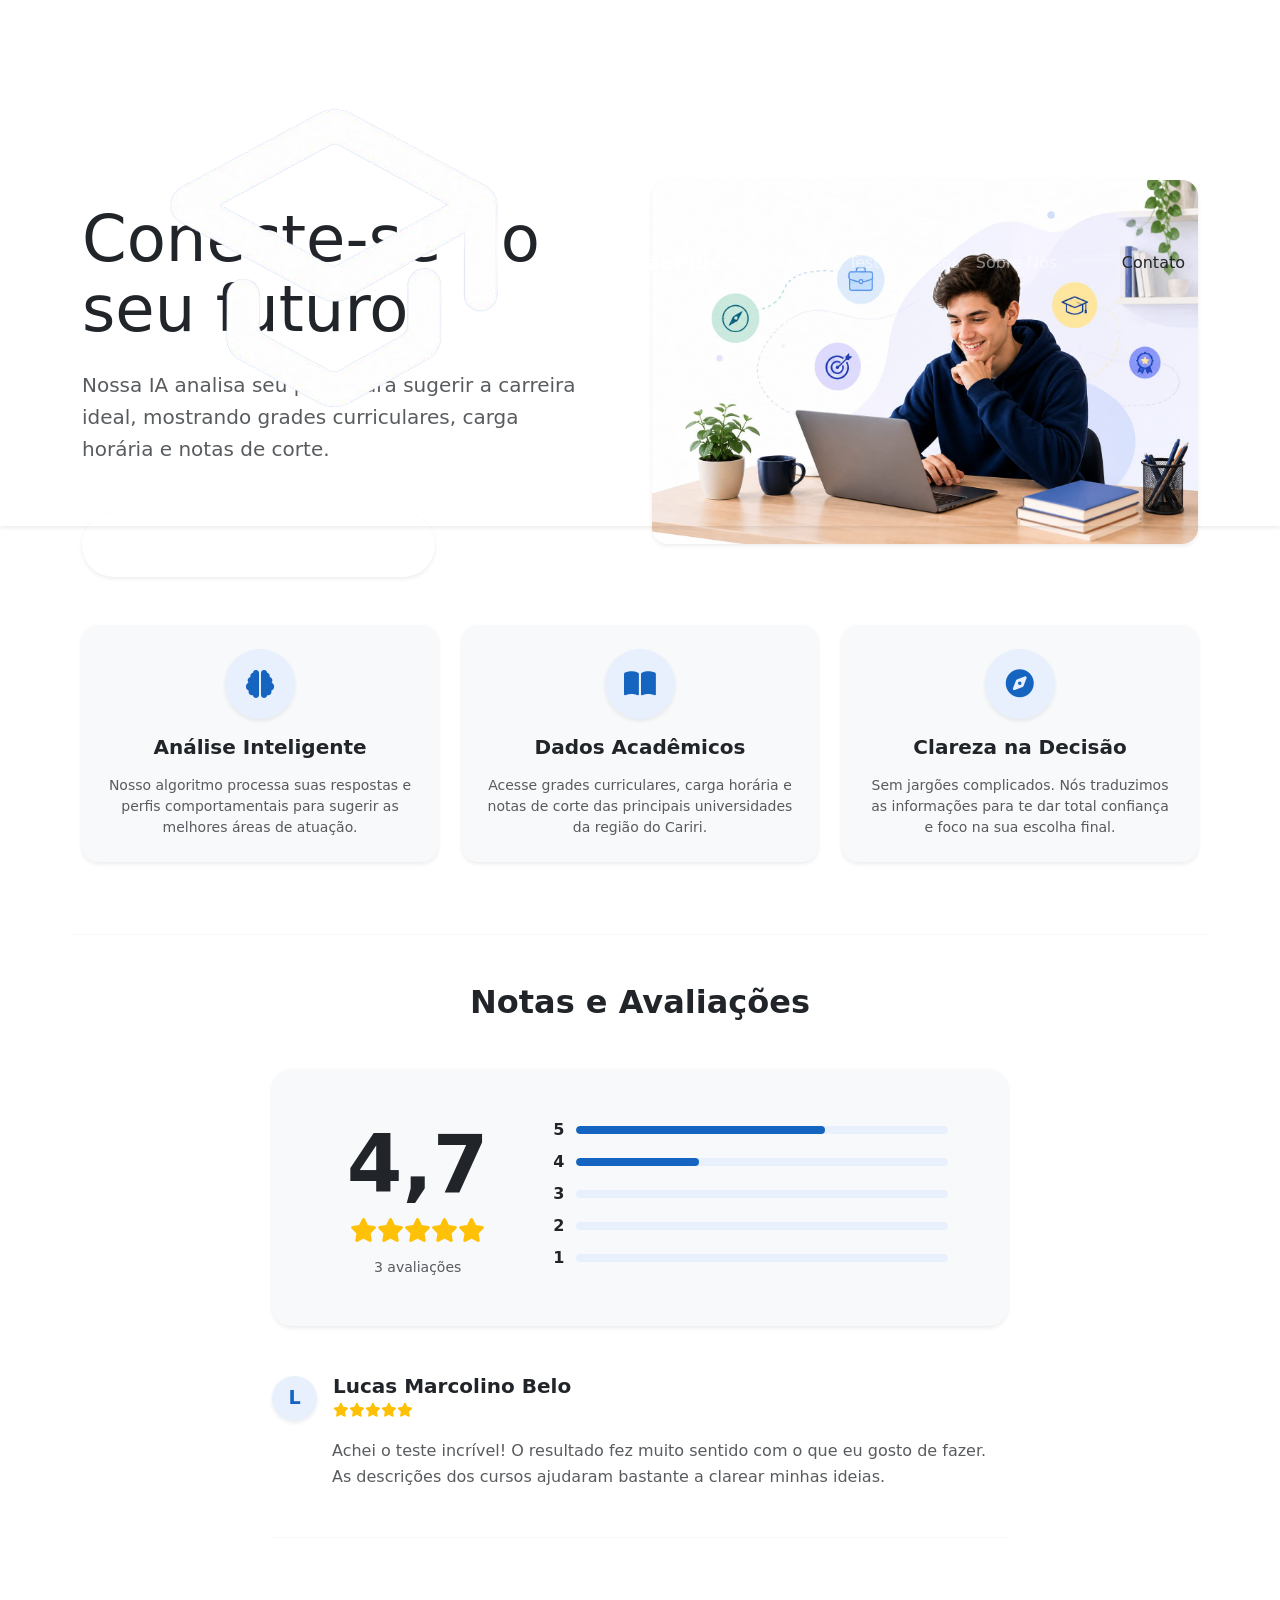
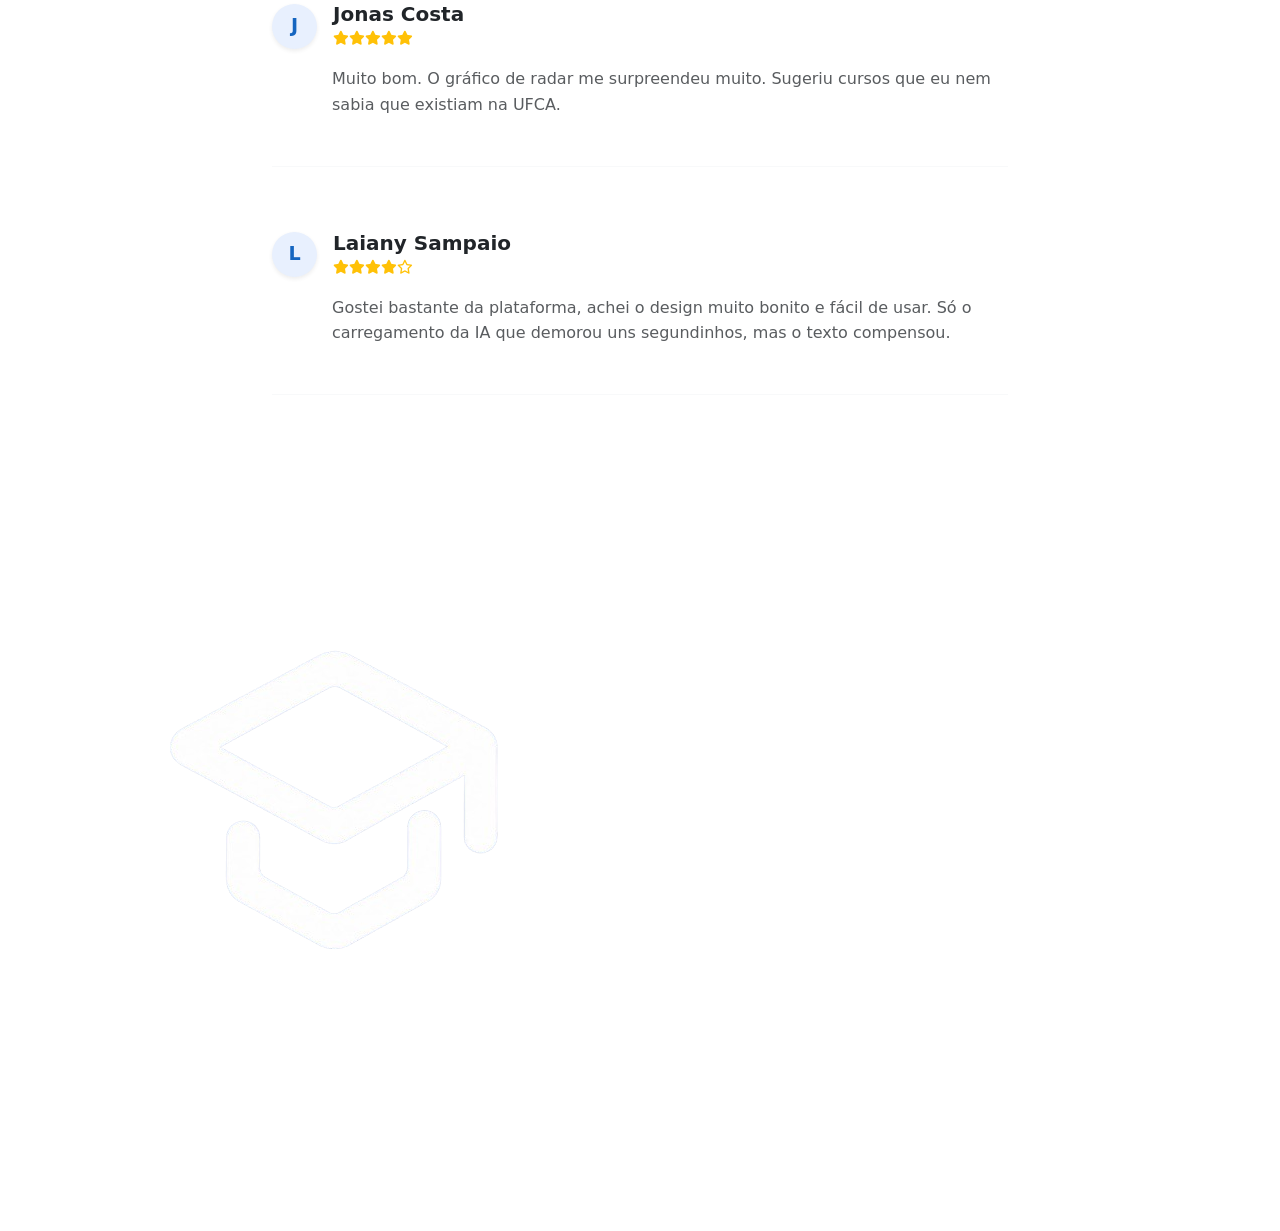
==== index.html @ d90a33eb "Vocação Plus" ====
<!DOCTYPE html>
<html lang="pt-br">
<head>
    <meta charset="UTF-8">
    <meta name="viewport" content="width=device-width, initial-scale=1.0">
    <title>Início | Vocação Plus</title>
    <link href="https://cdn.jsdelivr.net/npm/bootstrap@5.3.0/dist/css/bootstrap.min.css" rel="stylesheet">
    <link rel="stylesheet" href="https://cdnjs.cloudflare.com/ajax/libs/font-awesome/6.4.0/css/all.min.css">
    <link rel="icon" href="assets/img/logo-arredondada.png" type="image/png">
    <link rel="stylesheet" href="assets/css/style.css">
</head>
<body class="d-flex flex-column min-vh-100 bg-white">

    <nav class="navbar navbar-expand-lg fixed-top bg-gradient-custom shadow-sm">
        <div class="container">
            <a class="navbar-brand fw-bold d-flex align-items-center text-white" href="index.html">
                <img src="assets/img/logo-removebg-preview.png" alt="logo" class="logo-navbar">VocaçãoPlus
            </a>
            <button class="navbar-toggler border-0 text-white" type="button" data-bs-toggle="collapse" data-bs-target="#navbarNav">
                <i class="fas fa-bars"></i>
            </button>
            <div class="collapse navbar-collapse" id="navbarNav">
                <ul class="navbar-nav mx-auto">
                    <li class="nav-item"><a class="nav-link text-white active" href="index.html">Início</a></li>
                    <li class="nav-item"><a class="nav-link text-white-50" href="quiz.html">Teste</a></li>
                    <li class="nav-item"><a class="nav-link text-white-50" href="cursos.html">Cursos</a></li>
                    <li class="nav-item"><a class="nav-link text-white-50" href="sobre.html">Sobre Nós</a></li>
                </ul>
                <a href="#" class="btn btn-indigo">Contato</a>
            </div>
        </div>
    </nav>

    <main class="flex-grow-1" style="margin-top: 100px;">
        
        <section class="container py-5">
            <div class="row align-items-center min-vh-75">
                
                <div class="col-lg-6 pe-lg-5 mb-5 mb-lg-0">
                    <span class="badge bg-vibrant-blue text-white rounded-pill px-3 py-2 mb-4 fs-6 fw-normal">
                        Novo: Inteligência Artificial 2026
                    </span>
                    <h1 class="display-3 fw-800 text-dark mb-4" style="line-height: 1.1;">
                        Conecte-se ao seu futuro.
                    </h1>
                    <p class="text-muted fs-5 mb-5" style="line-height: 1.6;">
                        Nossa IA analisa seu perfil para sugerir a carreira ideal, mostrando grades curriculares, carga horária e notas de corte.
                    </p>
                    <a href="quiz.html" class="btn btn-vibrant text-white rounded-pill px-5 py-3 fs-5 fw-bold shadow-sm hover-up">
                        Fazer Teste Vocacional
                    </a>
                </div>

                <div class="col-lg-6 text-center">
                    <img src="assets/img/estudante.jpeg" alt="Ilustração Vocação Plus" class="img-fluid rounded-4 shadow-sm" style="max-height: 500px; object-fit: contain;">
                </div>
                
            </div>
        </section>

        <section class="container mb-5 pb-4">
            <div class="row g-4 justify-content-center text-center">
                
                <div class="col-md-4">
                    <div class="card-figma h-100 p-4 border-0 shadow-sm hover-up rounded-4" style="background-color: #f8f9fa;">
                        <div class="d-inline-flex align-items-center justify-content-center rounded-circle mb-3 shadow-sm" style="width: 70px; height: 70px; background-color: #E8F0FE; color: #1565C0;">
                            <i class="fas fa-brain fs-3"></i>
                        </div>
                        <h5 class="fw-bold text-indigo mb-3">Análise Inteligente</h5>
                        <p class="text-muted small mb-0">Nosso algoritmo processa suas respostas e perfis comportamentais para sugerir as melhores áreas de atuação.</p>
                    </div>
                </div>

                <div class="col-md-4">
                    <div class="card-figma h-100 p-4 border-0 shadow-sm hover-up rounded-4" style="background-color: #f8f9fa;">
                        <div class="d-inline-flex align-items-center justify-content-center rounded-circle mb-3 shadow-sm" style="width: 70px; height: 70px; background-color: #E8F0FE; color: #1565C0;">
                            <i class="fas fa-book-open fs-3"></i>
                        </div>
                        <h5 class="fw-bold text-indigo mb-3">Dados Acadêmicos</h5>
                        <p class="text-muted small mb-0">Acesse grades curriculares, carga horária e notas de corte das principais universidades da região do Cariri.</p>
                    </div>
                </div>

                <div class="col-md-4">
                    <div class="card-figma h-100 p-4 border-0 shadow-sm hover-up rounded-4" style="background-color: #f8f9fa;">
                        <div class="d-inline-flex align-items-center justify-content-center rounded-circle mb-3 shadow-sm" style="width: 70px; height: 70px; background-color: #E8F0FE; color: #1565C0;">
                            <i class="fas fa-compass fs-3"></i>
                        </div>
                        <h5 class="fw-bold text-indigo mb-3">Clareza na Decisão</h5>
                        <p class="text-muted small mb-0">Sem jargões complicados. Nós traduzimos as informações para te dar total confiança e foco na sua escolha final.</p>
                    </div>
                </div>

            </div>
        </section>

        <section class="container py-5 mb-5 border-top border-light">
            <h2 class="text-center fw-bold text-indigo mb-5">Notas e Avaliações</h2>
            
            <div class="row justify-content-center">
                <div class="col-lg-8">
                    
                    <div class="card-figma p-4 p-md-5 mb-5 border-0 shadow-sm" style="border-radius: 20px; background-color: #f8f9fa;">
                        <div class="row align-items-center">
                            
                            <div class="col-md-4 text-center border-end border-2 border-light mb-4 mb-md-0">
                                <h1 class="display-1 fw-bold text-indigo mb-0" id="media-numero" style="font-size: 5rem;">0,0</h1>
                                <div class="text-warning fs-4 mb-2" id="media-estrelas">
                                    </div>
                                <p class="text-muted small mb-0"><span id="total-avaliacoes">0</span> avaliações</p>
                            </div>
                            
                            <div class="col-md-8 px-md-4" id="barras-distribuicao">
                                </div>
                        </div>
                    </div>

                    <div id="lista-comentarios" class="d-flex flex-column gap-5">
                        </div>

                </div>
            </div>
        </section>
    </main>

    <footer class="footer bg-gradient-custom pt-5 pb-3 text-white mt-auto">
        <div class="container text-center text-lg-start">
            <div class="row gy-4">
                <div class="col-lg-4">
                    <h5 class="fw-bold"><img src="assets/img/logo-removebg-preview.png" alt="footer logo" class="logo-navbar">VocaçãoPlus</h5>
                    <p class="mt-3 small">A transformar o futuro de estudantes com clareza e inteligência artificial.</p>
                </div>
                <div class="col-lg-4 text-center">
                    <h6 class="fw-bold mb-4">Siga-nos</h6>
                    <div class="d-flex justify-content-center gap-3 fs-4">
                        <a href="https://www.instagram.com/vocacaoplus" class="text-white"><i class="fab fa-instagram"></i></a>
                        <a href="#" class="text-white"><i class="fab fa-linkedin"></i></a>
                    </div>
                </div>
                <div class="col-lg-4 text-center text-lg-end">
                    <h6 class="fw-bold mb-4">Contato</h6>
                    <p class="small mb-1">@vocacaoplus</p>
                    <p class="small">uniguide2026@gmail.com</p>
                </div>
            </div>
            <hr class="mt-4 opacity-25">
            <p class="text-center small mb-0">&copy; 2026 Vocação Plus.</p>
        </div>
    </footer>
<div class="modal fade" id="easterEggModal" tabindex="-1" aria-hidden="true">
    <div class="modal-dialog modal-dialog-centered modal-lg">
        <div class="modal-content bg-dark text-white border-0" style="border-radius: 16px;">
            <div class="modal-header border-0 pb-0">
                <h5 class="modal-title fw-bold">✨ Você descobriu o segredo da Vocação Plus!</h5>
                <button type="button" class="btn-close btn-close-white" data-bs-dismiss="modal" aria-label="Close"></button>
            </div>
            <div class="modal-body p-4">
                <div class="ratio ratio-16x9">
                    <video id="videoEasterEgg" controls muted playsinline preload="auto" style="border-radius: 8px; width: 100%; height: 100%; object-fit: contain;">
                        <source src="assets/video/misteregg.mp4" type="video/mp4">
                        Seu navegador não suporta a reprodução de vídeos.
                    </video>
                </div>
            </div>
        </div>
    </div>
</div>
    <script src="https://cdn.jsdelivr.net/npm/bootstrap@5.3.0/dist/js/bootstrap.bundle.min.js"></script>
    <script src="assets/js/index.js"></script>
</body>
</html>
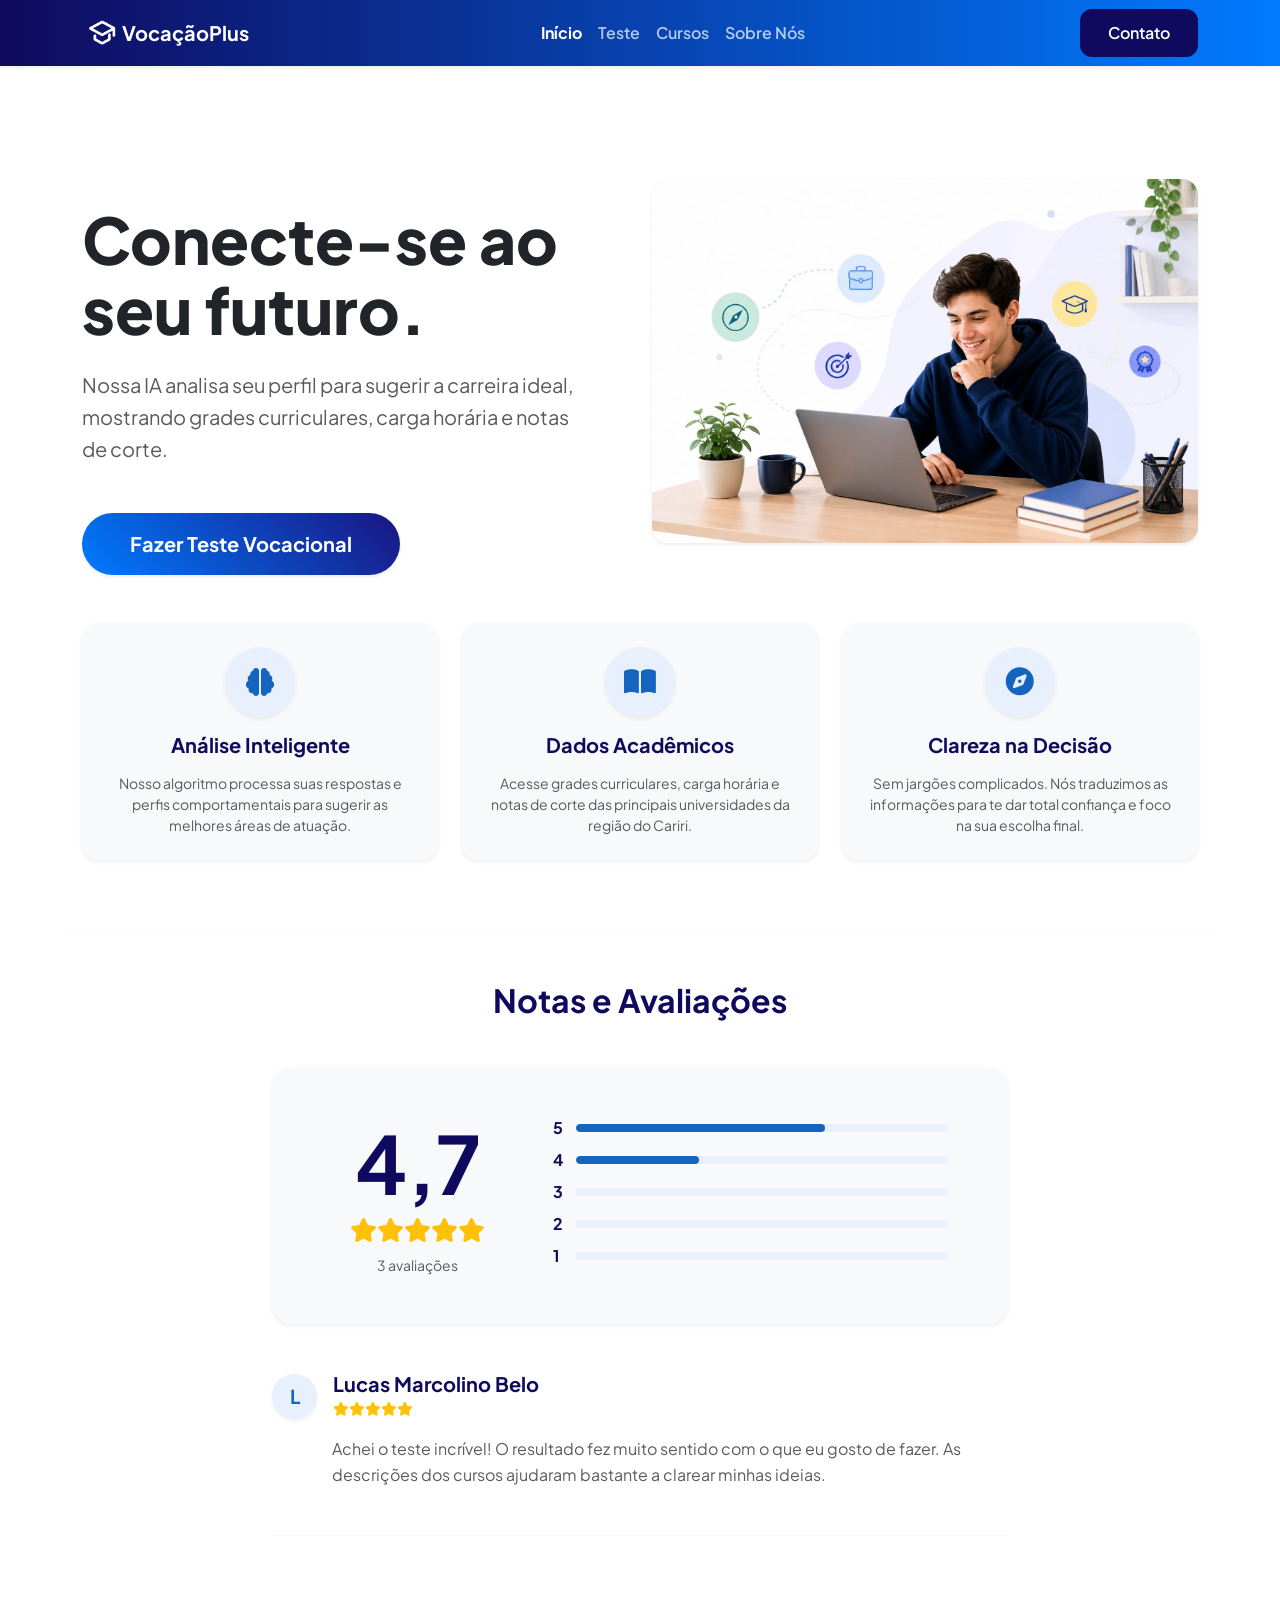
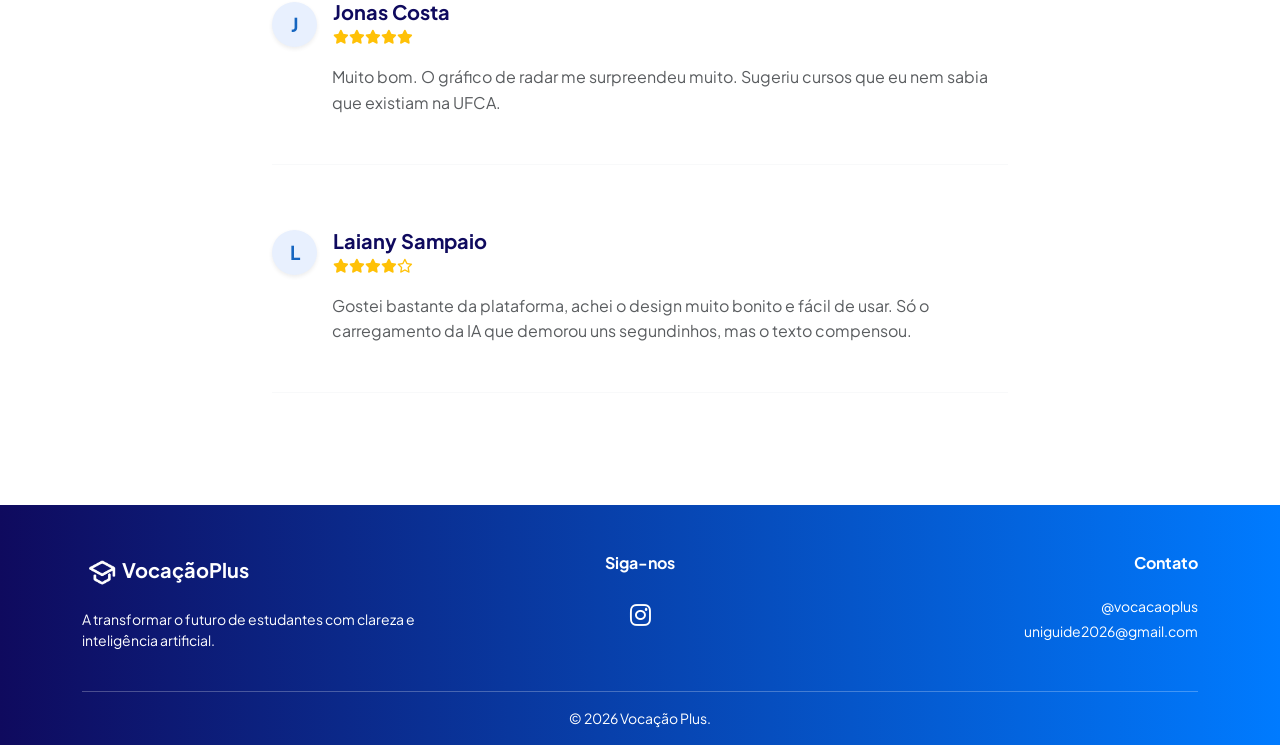
==== commit c6bccd27: "Vocação Plus" ====
--- a/index.html
+++ b/index.html
@@ -134,7 +134,6 @@
                     <h6 class="fw-bold mb-4">Siga-nos</h6>
                     <div class="d-flex justify-content-center gap-3 fs-4">
                         <a href="https://www.instagram.com/vocacaoplus" class="text-white"><i class="fab fa-instagram"></i></a>
-                        <a href="#" class="text-white"><i class="fab fa-linkedin"></i></a>
                     </div>
                 </div>
                 <div class="col-lg-4 text-center text-lg-end">
--- a/assets/css/style.css
+++ b/assets/css/style.css
@@ -0,0 +1,356 @@
+/* ==========================================================================
+   CSS BASE - TCC VOCAÇÃO PLUS
+   Fidelidade ao Figma e Correção de Layout
+   ========================================================================== */
+
+@import url('https://fonts.googleapis.com/css2?family=Plus+Jakarta+Sans:wght@400;500;600;700;800&display=swap');
+
+:root {
+    /* Cores exatas do seu Figma */
+    --vp-dark-indigo: #0F0A5E;    /* Lado esquerdo da Navbar e botões */
+    --vp-vibrant-blue: #007BFF;   /* Lado direito da Navbar e ícones */
+    --vp-text-gray: #4A4A4A;      /* Texto de parágrafos */
+    --vp-bg-light: #FAFAFA;       /* Fundo padrão */
+    --vp-check-gray: #C4C4C4;     /* Cor dos checks cinzas */
+}
+
+/* 1. RESET E BASE */
+body {
+    font-family: 'Plus Jakarta Sans', sans-serif;
+    background-color: var(--vp-bg-light);
+    color: var(--vp-text-gray);
+    -webkit-font-smoothing: antialiased;
+    overflow-x: hidden; /* Evita barra de rolagem horizontal indesejada */
+}
+
+/* 2. UTILITÁRIOS DE TEXTO E COR */
+.text-indigo { color: var(--vp-dark-indigo) !important; }
+.text-vibrant { color: var(--vp-vibrant-blue) !important; }
+.fw-800 { font-weight: 800 !important; }
+.display-4 { font-size: 3rem; line-height: 1.1; }
+
+/* 3. NAVBAR PADRÃO (Fundo degradê, texto branco) */
+.bg-gradient-custom {
+    background: linear-gradient(90deg, var(--vp-dark-indigo) 0%, var(--vp-vibrant-blue) 100%) !important;
+}
+
+.navbar-brand, .nav-link {
+    color: white !important;
+    transition: opacity 0.2s ease;
+}
+
+.nav-link {
+    font-weight: 600;
+    opacity: 0.7; /* Efeito text-white-50 do design */
+
+}
+
+.logo-icon {
+  width: 100px;  
+  height: 100px; 
+  object-fit: cover; 
+  
+  border-radius: 50%; 
+}
+
+.logo-navbar{
+    width: 40px;
+    height: 40px;
+}
+
+.nav-link:hover, .nav-link.active {
+    opacity: 1;
+    font-weight: 700;
+}
+
+/* 4. BOTÕES (Design Figma: cantos menos arredondados) */
+.btn-indigo {
+    background-color: var(--vp-dark-indigo);
+    color: white;
+    font-weight: 600;
+    border-radius: 12px; /* Cantos conforme design */
+    padding: 12px 28px;
+    border: none;
+    transition: all 0.3s ease;
+}
+
+.btn-indigo:hover {
+    background-color: #08009b;
+    transform: translateY(-2px);
+    box-shadow: 0 8px 20px rgba(19, 8, 180, 0.2);
+    color: white;
+}
+
+.btn-vibrant{
+    /* O segredo: usamos background: linear-gradient */
+    background: linear-gradient(45deg, #007BFF, #1a1581) !important;
+    
+    /* Remove a borda para não quebrar o visual */
+    border: none !important;
+    
+    /* Garante que o efeito de transição seja suave */
+    transition: all 0.3s ease;
+}
+
+.btn-outline-primary:hover {
+    background-color: var(--vp-vibrant-blue);
+    border-color: var(--vp-vibrant-blue);
+    color: rgb(0, 15, 151);
+}
+
+.btn-outline-secondary {
+    border-color: var(--vp-dark-indigo);
+    color: var(--vp-dark-indigo);
+    font-weight: 600;
+    transition: all 0.3s ease;
+}
+
+.btn-outline-secondary:hover {
+    background-color: rgb(0, 0, 136);
+    border-color: var(--vp-vibrant-blue);
+    color: white;
+}
+/* 5. CARDS BASE E EFEITOS */
+.card-figma {
+    background-color: white;
+    border-radius: 16px;
+    border: none;
+    padding: 2rem;
+    box-shadow: 0 10px 30px rgba(0, 0, 0, 0.05);
+    transition: transform 0.3s ease, box-shadow 0.3s ease;
+}
+
+.hover-up:hover {
+    transform: translateY(-5px);
+    box-shadow: 0 15px 35px rgba(15, 10, 94, 0.1);
+}
+
+/* ==========================================================================
+   CORREÇÕES ESPECÍFICAS DA PÁGINA SOBRE NÓS (Baseado nas fotos enviadas)
+   ========================================================================== */
+
+/* CORREÇÃO 1: Linha Divisória (Texto atravessado na Foto 2 e 6) */
+.divider-container {
+    position: relative;
+    text-align: center;
+    margin: 4rem 0;
+    z-index: 1; /* Garante que fique acima de fundos gradientes */
+}
+
+.divider-container::after {
+    content: "";
+    position: absolute;
+    top: 50%;
+    left: 0;
+    width: 100%;
+    height: 1px;
+    background-color: #C4C4C4; /* Cor exata da linha do Figma */
+    z-index: -1; /* Coloca a linha ATRÁS do texto */
+}
+
+.divider-text {
+    position: relative;
+    display: inline-block;
+    background-color: var(--vp-bg-light); /* IMPORTANTE: Mesma cor do fundo para tapar a linha */
+    padding: 0 25px; /* Espaçamento nas laterais do texto */
+    font-weight: 800;
+    font-size: 1.75rem;
+    color: var(--vp-dark-indigo);
+    z-index: 2; /* Garante que o texto fique ACIMA da linha */
+}
+
+/* Garante que o divider dentro do gradiente também funcione */
+.about-pillars .divider-text {
+    background-color: #F8FBFF; /* Cor do fundo gradiente */
+}
+
+/* CORREÇÃO 2: Seção de Pilares eChecks Alinhados (Foto 3) */
+.bg-light-gradient {
+    /* Gradiente suave de fundo do design */
+    background: linear-gradient(180deg, #F0F4F8 0%, #FFFFFF 100%);
+}
+
+.icon-check-circle-figma {
+    display: flex;
+    align-items: center;
+    justify-content: center;
+    /* Tamanho fixo para garantir que seja um círculo perfeito */
+    width: 36px; 
+    height: 36px;
+    min-width: 36px; /* Impede o flexbox de achatar */
+    border-radius: 50%;
+    border: 2px solid #E0E4E8;
+    color: var(--vp-check-gray);
+    font-size: 1rem;
+    background-color: white;
+}
+
+/* CORREÇÃO 3: Linha do Tempo Vertical e Cards Grandes (Foto 4) */
+.timeline-vertical-figma {
+    position: relative;
+    padding-left: 3rem; /* Espaço para a linha e bolinha */
+}
+
+/* A linha vertical cinza */
+.timeline-vertical-figma::before {
+    content: "";
+    position: absolute;
+    top: 10px;
+    left: calc(1rem + 6px); /* Centraliza a linha com a bolinha */
+    width: 2px;
+    height: calc(100% - 20px);
+    background-color: #E8F0FE;
+    z-index: 0;
+}
+
+.timeline-marker {
+    display: block;
+    width: 14px;
+    height: 14px;
+    border-radius: 50%;
+    background-color: var(--vp-vibrant-blue);
+    border: 3px solid white;
+    box-shadow: 0 0 0 1px #E8F0FE;
+    position: absolute;
+    left: 1rem;
+    z-index: 2;
+}
+
+.timeline-card-large {
+    /* Aplica o degradê do design no card */
+    background: linear-gradient(90deg, var(--vp-dark-indigo) 0%, var(--vp-vibrant-blue) 100%) !important;
+    border-radius: 16px;
+    border: none;
+}
+
+.icon-check-circle-figma-large {
+    display: flex;
+    align-items: center;
+    justify-content: center;
+    width: 50px;
+    height: 50px;
+    min-width: 50px;
+    border-radius: 50%;
+    border: 2px solid rgba(255,255,255,0.4);
+    color: white;
+    font-size: 1.5rem;
+}
+
+/* CORREÇÃO 4: Círculos do Processo Ovais (Foto 5) */
+.process-circles-figma .col-md-4 {
+    /* Reset de margens do Bootstrap que quebram o alinhamento central */
+    margin-bottom: 2rem; 
+}
+
+.process-circle-figma {
+    display: flex;
+    align-items: center;
+    justify-content: center;
+    /* Tamanho fixo obrigatório para não ficar oval */
+    width: 80px;
+    height: 80px;
+    min-width: 80px;
+    border-radius: 50%;
+    /* Degradê vertical azul escuro -> vibrante */
+    background: linear-gradient(180deg, var(--vp-dark-indigo) 0%, var(--vp-vibrant-blue) 100%);
+    color: white;
+    font-size: 2rem;
+    box-shadow: 0 5px 20px rgba(15, 10, 94, 0.2);
+}
+
+/* Linha conectora horizontal (Desktop) */
+@media (min-width: 768px) {
+    .process-circles-figma::before {
+        content: "";
+        position: absolute;
+        top: 40px; /* Alinha com o centro do círculo de 80px */
+        left: 15%;
+        width: 70%;
+        height: 2px;
+        background-color: #E8F0FE;
+        z-index: -1;
+    }
+}
+
+/* CORREÇÃO 5: Cards de Equipe Pequenos e Alinhados */
+.team-cards-figma .card-figma {
+    padding: 1.5rem;
+    text-align: center;
+}
+
+.team-cards-figma i {
+    font-size: 2.5rem;
+    color: white;
+    opacity: 0.9;
+}
+
+/* Utilitários Finais */
+.z-index-2 { z-index: 2; }
+.position-relative { position: relative; }
+
+/* Isso garante que o fundo do texto 'tampe' a linha cinza em qualquer lugar */
+.divider-text {
+    position: relative;
+    display: inline-block;
+    background-color: #FAFAFA !important; /* Cor padrão do fundo */
+    padding: 0 25px;
+    z-index: 2;
+}
+
+/* Ajuste especial para quando o divider estiver dentro da seção azul clara */
+.about-pillars .divider-text {
+    background-color: #F4F7FB !important; /* Cor exata da seção bg-light-soft */
+}
+
+/* Melhor alinhamento da navbar */
+/* Logo da Navbar */
+.navbar-logo{
+    width: 50px;
+    height: 50px;
+    object-fit: contain;
+}
+
+/* Responsivo */
+@media (max-width: 768px){
+    .navbar-logo{
+        width: 38px;
+        height: 38px;
+    }
+
+    .navbar-brand{
+        font-size: 1.1rem;
+    }
+}
+
+/* ==========================================================================
+   AJUSTES MOBILE - CARD DE RESULTADO (ESTRELA FONT-AWESOME)
+   ========================================================================== */
+@media (max-width: 768px) {
+    
+    /* 1. Reduz e reposiciona a estrela no celular, sobrescrevendo o HTML */
+    .card-figma i.fa-star.position-absolute {
+        font-size: 8rem !important;      /* Corta o tamanho pela metade */
+        top: 50% !important;             /* Centraliza verticalmente */
+        right: -20px !important;         /* Mantém no cantinho direito */
+        transform: translateY(-50%);     /* Ajuste fino do centro vertical */
+        z-index: 0;                      /* Joga a estrela para o fundo */
+        opacity: 0.1 !important;         /* Garante que fique bem transparente */
+    }
+
+    /* 2. Traz os textos para a frente para nunca serem cobertos */
+    .card-figma h5.text-white-50,
+    .card-figma h1#res-eixo {
+        position: relative;
+        z-index: 2;                      /* Coloca os textos acima da estrela */
+    }
+
+    /* 3. Reduz o padding (p-5) do card para ganhar espaço útil na tela do celular */
+    .card-figma.p-5 {
+        padding: 2.5rem 1.5rem !important;
+    }
+    
+    /* 4. Ajusta o tamanho da fonte do resultado para não quebrar a linha */
+    .card-figma h1#res-eixo {
+        font-size: 2.5rem !important;
+    }
+}
